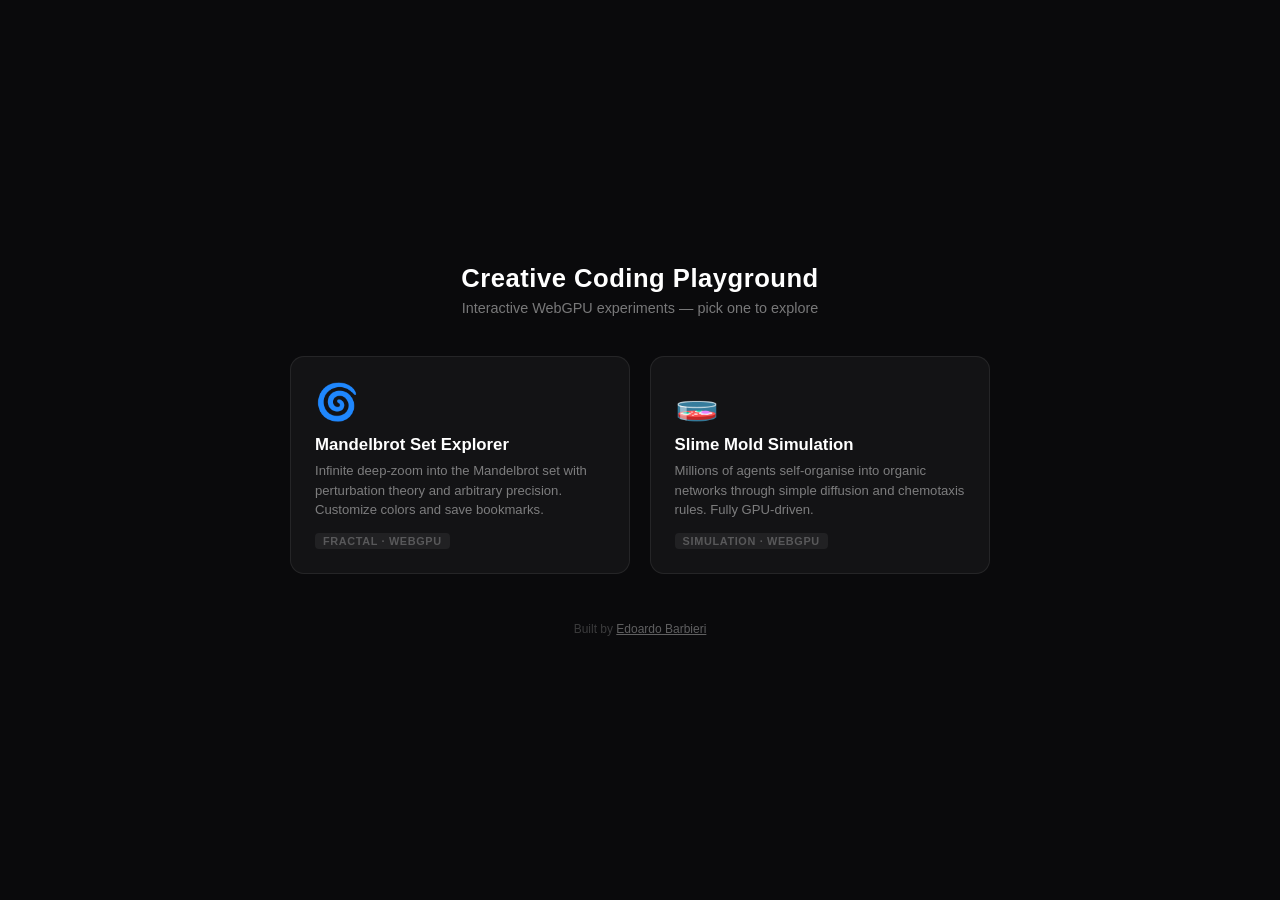
==== index.html @ f69efb32 "first commit" ====
<!DOCTYPE html>
<html lang="en">
<head>
    <meta charset="UTF-8">
    <meta name="viewport" content="width=device-width, initial-scale=1.0">
    <title>Creative Coding Playground — WebGPU Experiments</title>
    <meta name="description" content="A collection of interactive creative-coding experiments running in the browser with WebGPU. Explore fractals, simulations and more.">
    <meta name="author" content="Edoardo Barbieri">
    <meta name="robots" content="index, follow">
    <link rel="canonical" href="https://edobrb.github.io/mandelbrot/">

    <!-- Open Graph -->
    <meta property="og:type" content="website">
    <meta property="og:url" content="https://edobrb.github.io/mandelbrot/">
    <meta property="og:title" content="Creative Coding Playground — WebGPU Experiments">
    <meta property="og:description" content="A collection of interactive creative-coding experiments running in the browser with WebGPU.">

    <style>
        *, *::before, *::after { margin: 0; padding: 0; box-sizing: border-box; }

        html, body {
            width: 100%; height: 100%;
            background: #0a0a0c;
            font-family: 'Segoe UI', -apple-system, BlinkMacSystemFont, Roboto, Helvetica, Arial, sans-serif;
            color: #e0e0e0;
        }

        body {
            display: flex;
            flex-direction: column;
            align-items: center;
            justify-content: center;
            min-height: 100vh;
            padding: 2rem;
        }

        h1 {
            font-size: 1.6rem;
            font-weight: 700;
            letter-spacing: 0.02em;
            margin-bottom: 0.4rem;
            color: #fff;
        }

        .subtitle {
            font-size: 0.9rem;
            color: rgba(255,255,255,0.45);
            margin-bottom: 2.5rem;
        }

        .grid {
            display: grid;
            grid-template-columns: repeat(auto-fill, minmax(280px, 1fr));
            gap: 1.2rem;
            width: 100%;
            max-width: 700px;
        }

        .card {
            display: flex;
            flex-direction: column;
            background: rgba(255,255,255,0.04);
            border: 1px solid rgba(255,255,255,0.08);
            border-radius: 14px;
            padding: 1.5rem;
            text-decoration: none;
            color: inherit;
            transition: background 0.2s, border-color 0.2s, transform 0.15s;
        }
        .card:hover {
            background: rgba(255,255,255,0.08);
            border-color: rgba(255,255,255,0.18);
            transform: translateY(-3px);
        }

        .card-icon {
            font-size: 2.2rem;
            margin-bottom: 0.8rem;
        }

        .card-title {
            font-size: 1.05rem;
            font-weight: 600;
            color: #fff;
            margin-bottom: 0.35rem;
        }

        .card-desc {
            font-size: 0.82rem;
            color: rgba(255,255,255,0.45);
            line-height: 1.5;
        }

        .card-tag {
            display: inline-block;
            margin-top: 0.8rem;
            font-size: 0.68rem;
            font-weight: 600;
            letter-spacing: 0.06em;
            text-transform: uppercase;
            color: rgba(255,255,255,0.25);
            background: rgba(255,255,255,0.06);
            border-radius: 4px;
            padding: 2px 8px;
            align-self: flex-start;
        }

        footer {
            margin-top: 3rem;
            font-size: 0.75rem;
            color: rgba(255,255,255,0.2);
        }
        footer a { color: rgba(255,255,255,0.35); }
    </style>
</head>
<body>
    <h1>Creative Coding Playground</h1>
    <p class="subtitle">Interactive WebGPU experiments — pick one to explore</p>

    <div class="grid">
        <a class="card" href="mandelbrot/index.html">
            <span class="card-icon">🌀</span>
            <span class="card-title">Mandelbrot Set Explorer</span>
            <span class="card-desc">
                Infinite deep-zoom into the Mandelbrot set with perturbation theory and arbitrary precision. Customize colors and save bookmarks.
            </span>
            <span class="card-tag">Fractal · WebGPU</span>
        </a>

        <a class="card" href="slime/index.html">
            <span class="card-icon">🧫</span>
            <span class="card-title">Slime Mold Simulation</span>
            <span class="card-desc">
                Millions of agents self-organise into organic networks through simple diffusion and chemotaxis rules. Fully GPU-driven.
            </span>
            <span class="card-tag">Simulation · WebGPU</span>
        </a>
    </div>

    <footer>
        Built by <a href="https://github.com/edobrb">Edoardo Barbieri</a>
    </footer>
</body>
</html>
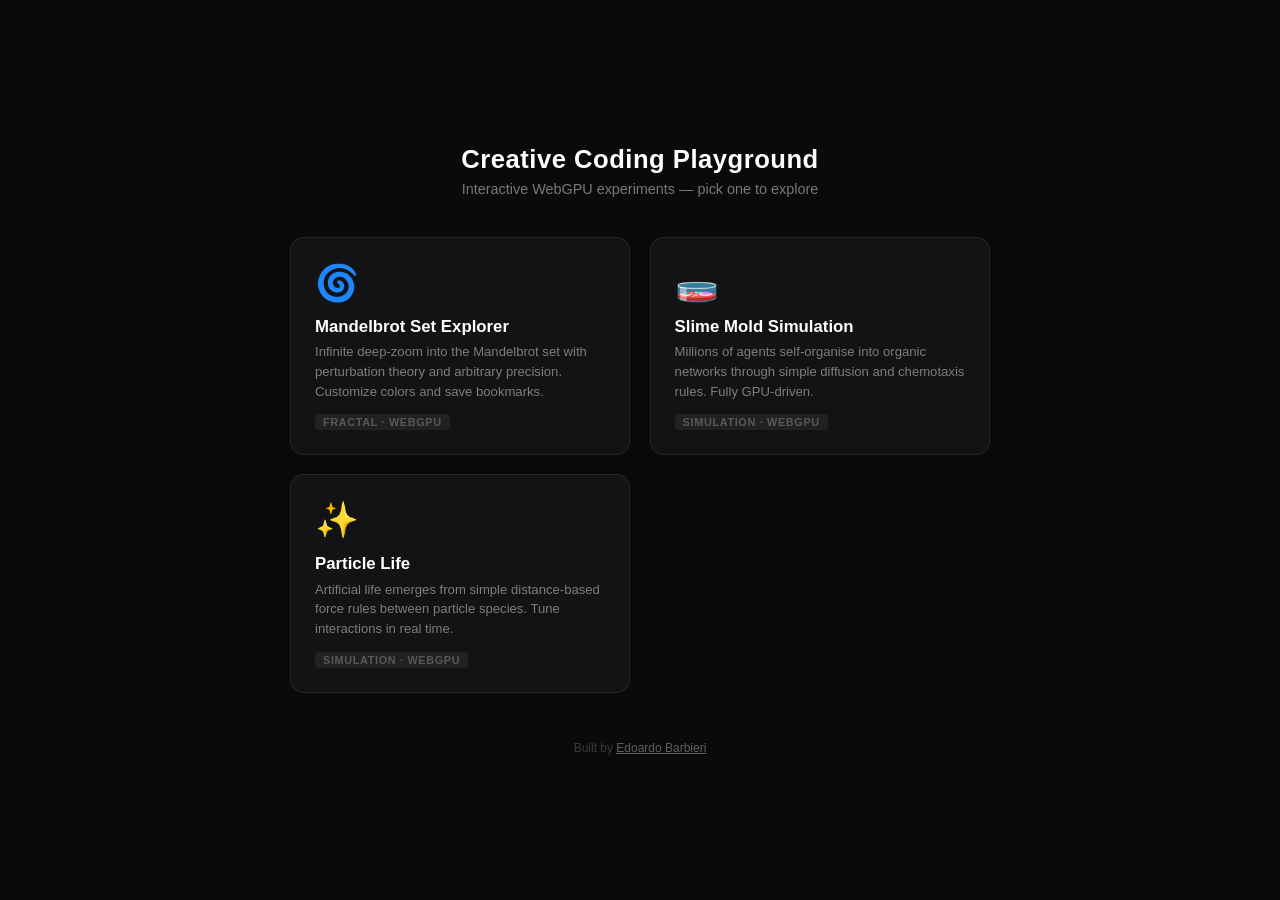
==== commit 5f0408e7: "Add WebGPU shaders and simulation logic for Particle Life - Implement compute shaders for force calc" ====
--- a/index.html
+++ b/index.html
@@ -135,6 +135,15 @@
             </span>
             <span class="card-tag">Simulation · WebGPU</span>
         </a>
+
+        <a class="card" href="particlelife/index.html">
+            <span class="card-icon">✨</span>
+            <span class="card-title">Particle Life</span>
+            <span class="card-desc">
+                Artificial life emerges from simple distance-based force rules between particle species. Tune interactions in real time.
+            </span>
+            <span class="card-tag">Simulation · WebGPU</span>
+        </a>
     </div>
 
     <footer>
